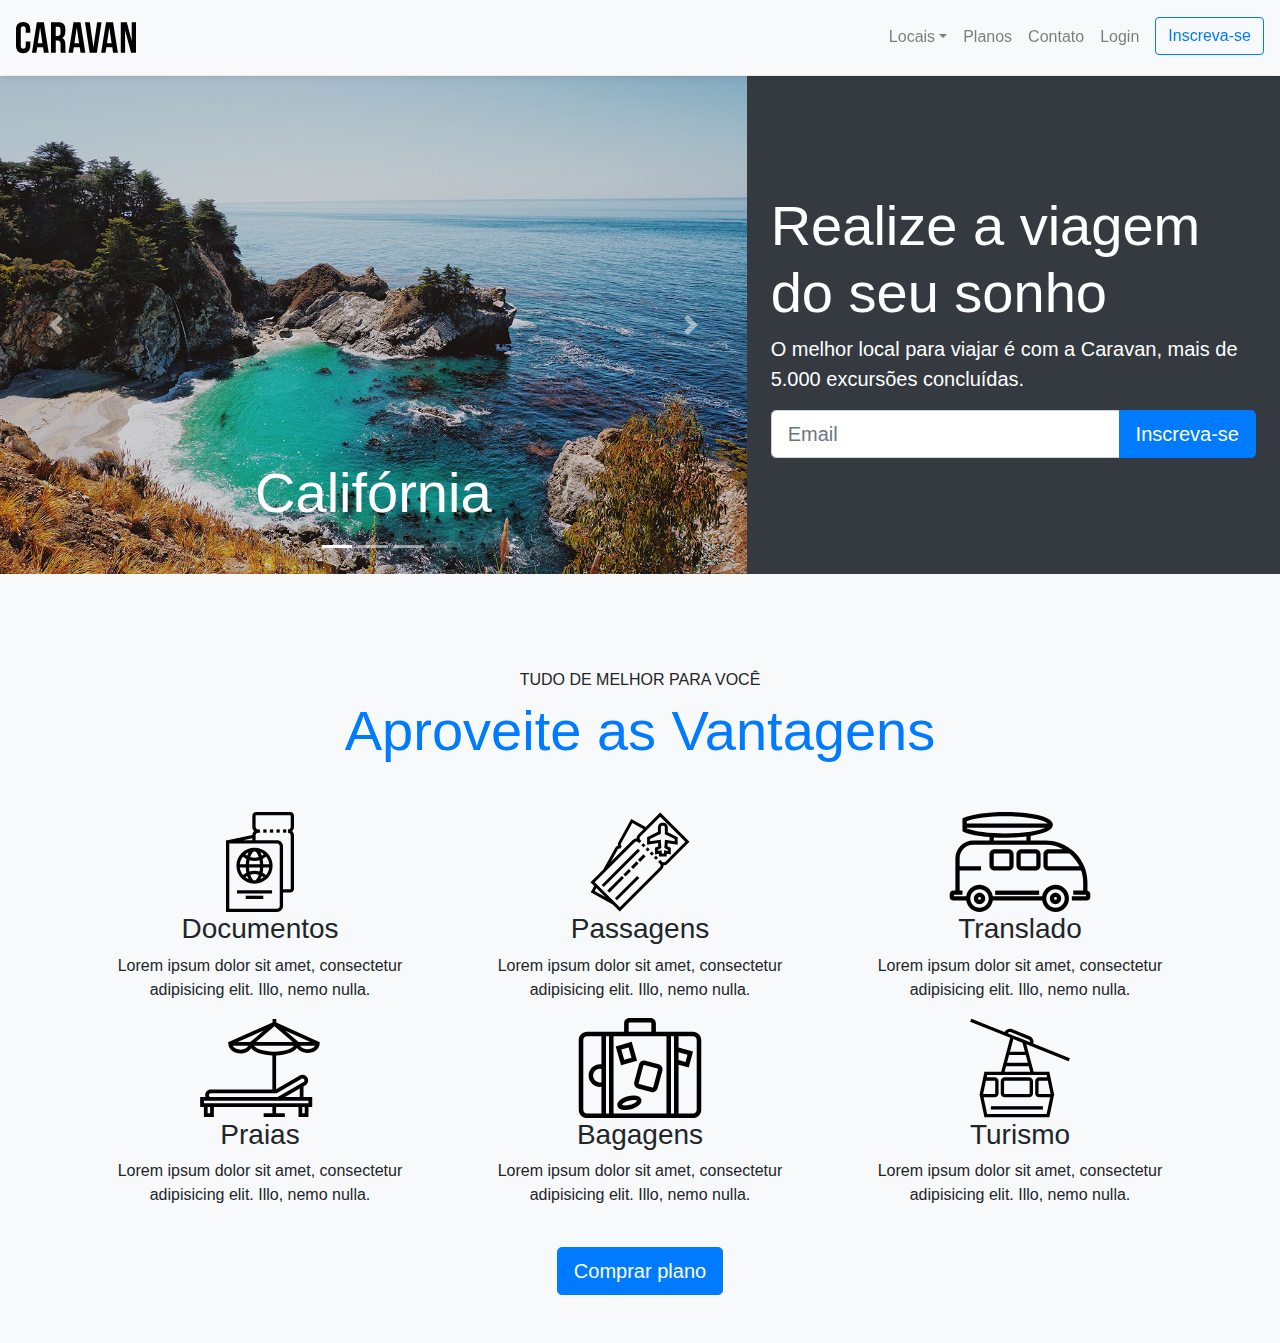
==== index.html @ bcd5154d "Adiciona call to action da seção de vantagens" ====
<!DOCTYPE html>
<html lang="pt-br">
<head>
  <meta charset="UTF-8">
  <meta name="viewport" content="width=device-width, initial-scale=1.0">
  <title>Caravan</title>
  <link rel="stylesheet" href="css/bootstrap.css">
  <link rel="stylesheet" href="css/style.css">
</head>
<body>

  <nav class="navbar navbar-light bg-light navbar-expand-md fixed-top py-3 box-shadow">
    <a href="index.html" class="navbar-brand">
      <img src="img/caravan.svg" alt="Caravan">
    </a>
    <button class="navbar-toggler" type="button" data-toggle="collapse" data-target="#navbarSupportedContent" aria-controls="navbarSupportedContent" aria-expanded="false" aria-label="Toggle navigation">
      <span class="navbar-toggler-icon"></span>
    </button>

    <div class="collapse navbar-collapse" id="navbarSupportedContent">
      <ul class="navbar-nav ml-auto">
        <li class="nav-item dropdown">
          <a class="nav-link dropdown-toggle" href="#" id="navbarDropdown" role="button" data-toggle="dropdown" aria-haspopup="true" aria-expanded="false">Locais</a>
          <div class="dropdown-menu" aria-labelledby="navbarDropdown">
            <a href="local.html" class="dropdown-item">Califórnia</a>
            <a href="local.html" class="dropdown-item">Paris</a>
            <a href="local.html" class="dropdown-item">Dublin</a>
          </div>
        </li>
        <li class="nav-item">
          <a href="planos.html" class="nav-link">Planos</a>
        </li>
        <li class="nav-item">
          <a href="contato.html" class="nav-link">Contato</a>
        </li>
        <li class="nav-item">
          <a href="#" class="nav-link">Login</a>
        </li>
        <li class="nav-item">
          <a href="inscricao.html" class="btn btn-outline-primary ml-md-2">Inscreva-se</a>
        </li>
      </ul>
    </div>
  </nav>

  <section class="container-fluid">
    <div class="row bg-dark text-white">
      <div class="col-lg-7 p-0">
        <div id="carouselCidades" class="carousel slide" data-ride="carousel">
          <ol class="carousel-indicators">
            <li data-target="#carouselCidades" data-slide-to="0" class="active"></li>
            <li data-target="#carouselCidades" data-slide-to="1"></li>
            <li data-target="#carouselCidades" data-slide-to="2"></li>
          </ol>
          <div class="carousel-inner">
            <div class="carousel-item active">
              <img src="img/california.jpg" class="d-block w-100" alt="Califórnia">
              <div class="carousel-caption">
                <h3 class="display-4">Califórnia</h3>
              </div>
            </div>
            <div class="carousel-item">
              <img src="img/paris.jpg" class="d-block w-100" alt="Paris">
              <div class="carousel-caption">
                <h3 class="display-4">Paris</h3>
              </div>
            </div>
            <div class="carousel-item">
              <img src="img/dublin.jpg" class="d-block w-100" alt="Dublin">
              <div class="carousel-caption">
                <h3 class="display-4">Dublin</h3>
              </div>
            </div>
          </div>
          <a class="carousel-control-prev" href="#carouselCidades" role="button" data-slide="prev">
            <span class="carousel-control-prev-icon" aria-hidden="true"></span>
            <span class="sr-only">Anterior</span>
          </a>
          <a class="carousel-control-next" href="#carouselCidades" role="button" data-slide="next">
            <span class="carousel-control-next-icon" aria-hidden="true"></span>
            <span class="sr-only">Próximo</span>
          </a>
        </div>
      </div>
      <div class="col-lg-5 p-4 align-self-center">
        <h1 class="display-4">Realize a viagem do seu sonho</h1>
        <p class="lead">O melhor local para viajar é com a Caravan, mais de 5.000 excursões concluídas.</p>
        <form action="#">
          <div class="input-group input-group-lg">
            <input type="text" class="form-control" placeholder="Email" aria-label="Email">
            <span class="input-group-append">
              <button class="btn btn-primary" type="button">Inscreva-se</button>
            </span>
          </div>
        </form>
      </div>
    </div>
  </section>

  <section class="py-5 bg-light text-center">
    <div class="container">
      <div class="my-5">
        <span class="h6 d-block">TUDO DE MELHOR PARA VOCÊ</span>
        <h2 class="display-4 text-primary">Aproveite as Vantagens</h2>
      </div>
      <div class="row">
        <div class="col-xl-4 col-md-6">
          <div class="d-flex justify-content-center icon">
            <img src="img/icones/passaporte.svg" alt="Passaporte">
          </div>
          <h3>Documentos</h3>
          <p>Lorem ipsum dolor sit amet, consectetur adipisicing elit. Illo, nemo nulla.</p>
        </div>
        <div class="col-xl-4 col-md-6">
          <div class="d-flex justify-content-center icon">
            <img src="img/icones/passagens.svg" alt="Passagens">
          </div>
          <h3>Passagens</h3>
          <p>Lorem ipsum dolor sit amet, consectetur adipisicing elit. Illo, nemo nulla.</p>
        </div>
        <div class="col-xl-4 col-md-6">
          <div class="d-flex justify-content-center icon">
            <img src="img/icones/translado.svg" alt="Translado">
          </div>
          <h3>Translado</h3>
          <p>Lorem ipsum dolor sit amet, consectetur adipisicing elit. Illo, nemo nulla.</p>
        </div>
        <div class="col-xl-4 col-md-6">
          <div class="d-flex justify-content-center icon">
            <img src="img/icones/praias.svg" alt="Praias">
          </div>
          <h3>Praias</h3>
          <p>Lorem ipsum dolor sit amet, consectetur adipisicing elit. Illo, nemo nulla.</p>
        </div>
        <div class="col-xl-4 col-md-6">
          <div class="d-flex justify-content-center icon">
            <img src="img/icones/bagagens.svg" alt="Bagagens">
          </div>
          <h3>Bagagens</h3>
          <p>Lorem ipsum dolor sit amet, consectetur adipisicing elit. Illo, nemo nulla.</p>
        </div>
        <div class="col-xl-4 col-md-6">
          <div class="d-flex justify-content-center icon">
            <img src="img/icones/turismo.svg" alt="Turismo">
          </div>
          <h3>Turismo</h3>
          <p>Lorem ipsum dolor sit amet, consectetur adipisicing elit. Illo, nemo nulla.</p>
        </div>
      </div>
      <a href="planos.html" class="btn btn-primary btn-lg mt-4">Comprar plano</a>
    </div>
  </section>
  
  <script type="text/javascript" src="js/jquery-3.2.1.slim.min.js"></script>
  <script type="text/javascript" src="js/popper.min.js"></script>
  <script type="text/javascript" src="js/bootstrap.js"></script>
  <script type="text/javascript" src="js/app.js"></script>

</body>
</html>
---- css/style.css ----
.box-shadow {
  box-shadow: 0 2px 4px 0 rgba(0, 0, 0, .05),
              0 4px 8px 0 rgba(0, 0, 0, .05);
}
body {
  padding-top: 76px;
}
.icon {
  height: 100px;
}
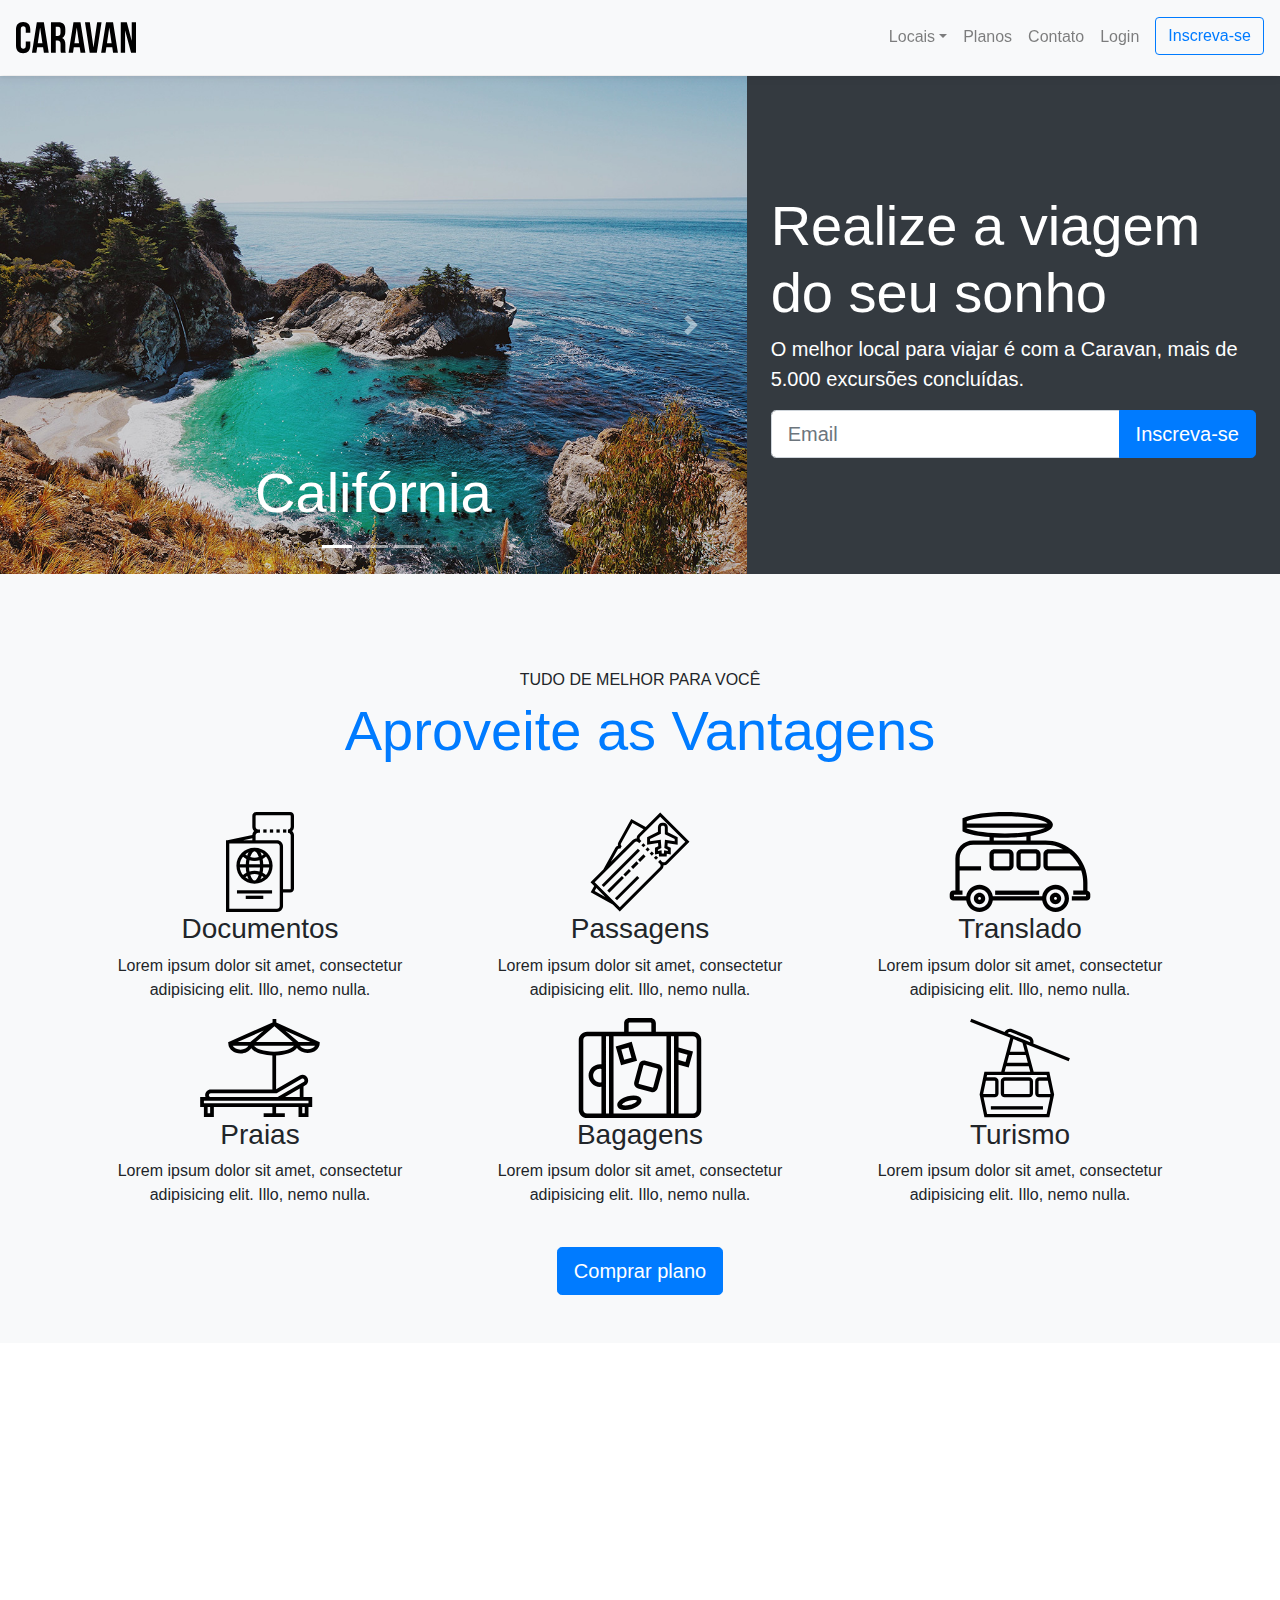
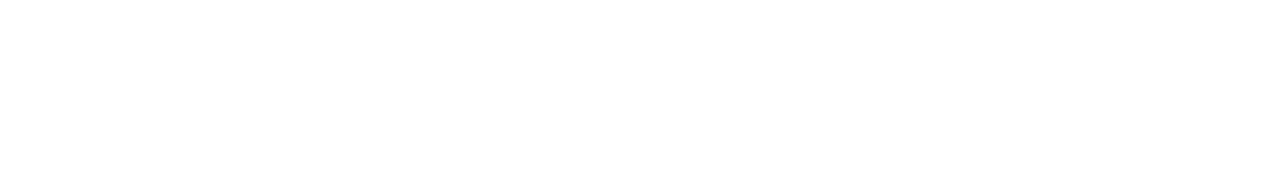
==== commit 3bd02c64: "Adiciona seção de quote" ====
--- a/index.html
+++ b/index.html
@@ -150,6 +150,15 @@
       <a href="planos.html" class="btn btn-primary btn-lg mt-4">Comprar plano</a>
     </div>
   </section>
+
+  <section id="home-quote" class="p-md-5">
+    <blockquote class="blockquote text-center text-white p-md-5 p-3">
+      <p class="display-4">
+        <em>"A felicidade não está na estrada que leva a algum lugar. A felicidade é a própria estrada."</em>
+      </p>
+      <footer class="blockquote-footer text-white">Bob Dylan</footer>
+    </blockquote>
+  </section>
   
   <script type="text/javascript" src="js/jquery-3.2.1.slim.min.js"></script>
   <script type="text/javascript" src="js/popper.min.js"></script>
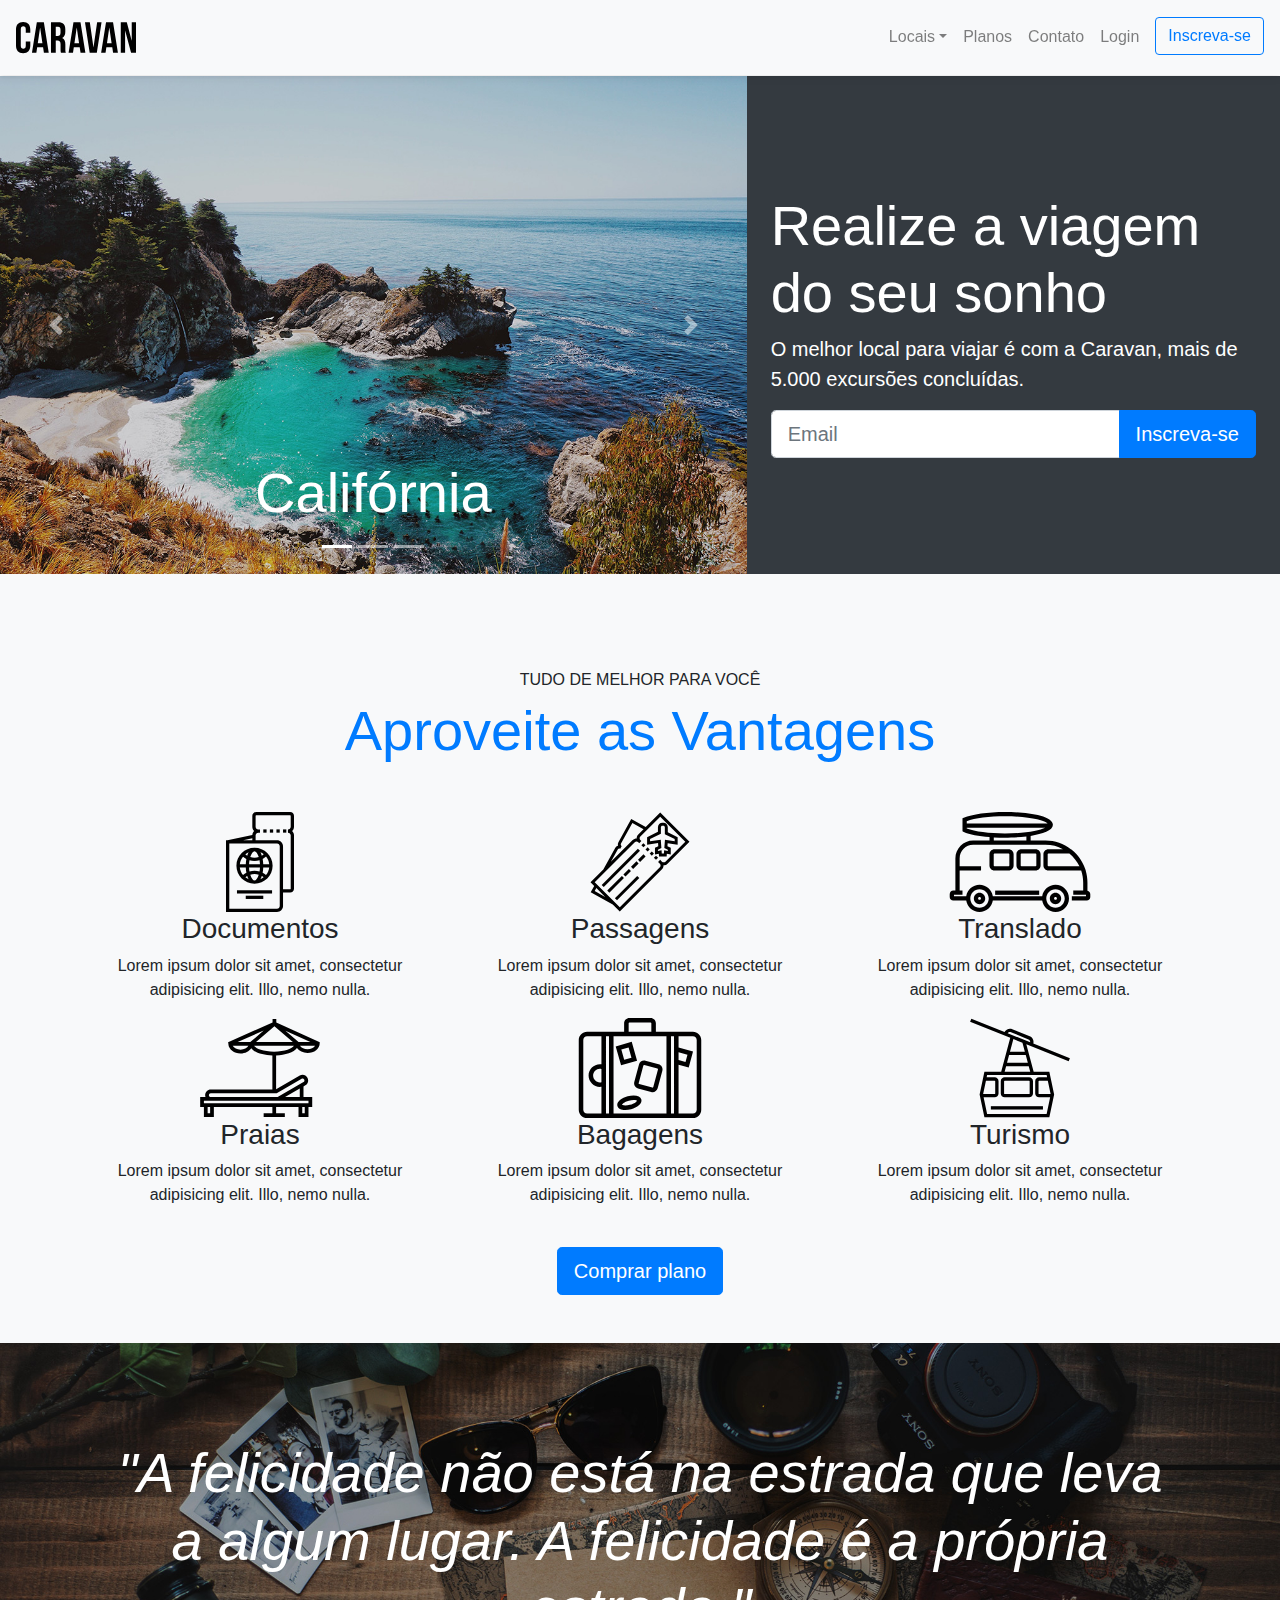
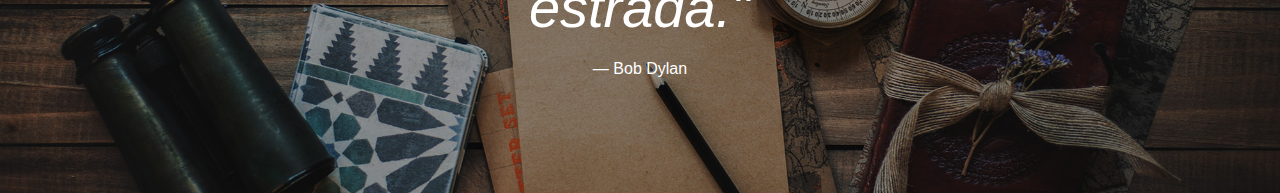
==== commit b2cb9ad2: "Adiciona link favicon" ====
--- a/index.html
+++ b/index.html
@@ -6,6 +6,7 @@
   <title>Caravan</title>
   <link rel="stylesheet" href="css/bootstrap.css">
   <link rel="stylesheet" href="css/style.css">
+  <link rel="shortcut icon" href="img/favicon.ico" type="image/x-icon">
 </head>
 <body>
 
--- a/css/style.css
+++ b/css/style.css
@@ -2,9 +2,28 @@
   box-shadow: 0 2px 4px 0 rgba(0, 0, 0, .05),
               0 4px 8px 0 rgba(0, 0, 0, .05);
 }
+
 body {
   padding-top: 76px;
 }
+
 .icon {
   height: 100px;
+}
+
+#home-quote {
+  background: url('../img/bg-quote.jpg') center center;
+  background-size: cover;
+}
+
+@media only screen and (max-width: 767px) {
+  #home-quote .display-4 {
+    font-size: 2.5rem;
+  }
+  body {
+    padding-top: 0;
+  }
+  .fixed-top {
+    position: relative;
+  }
 }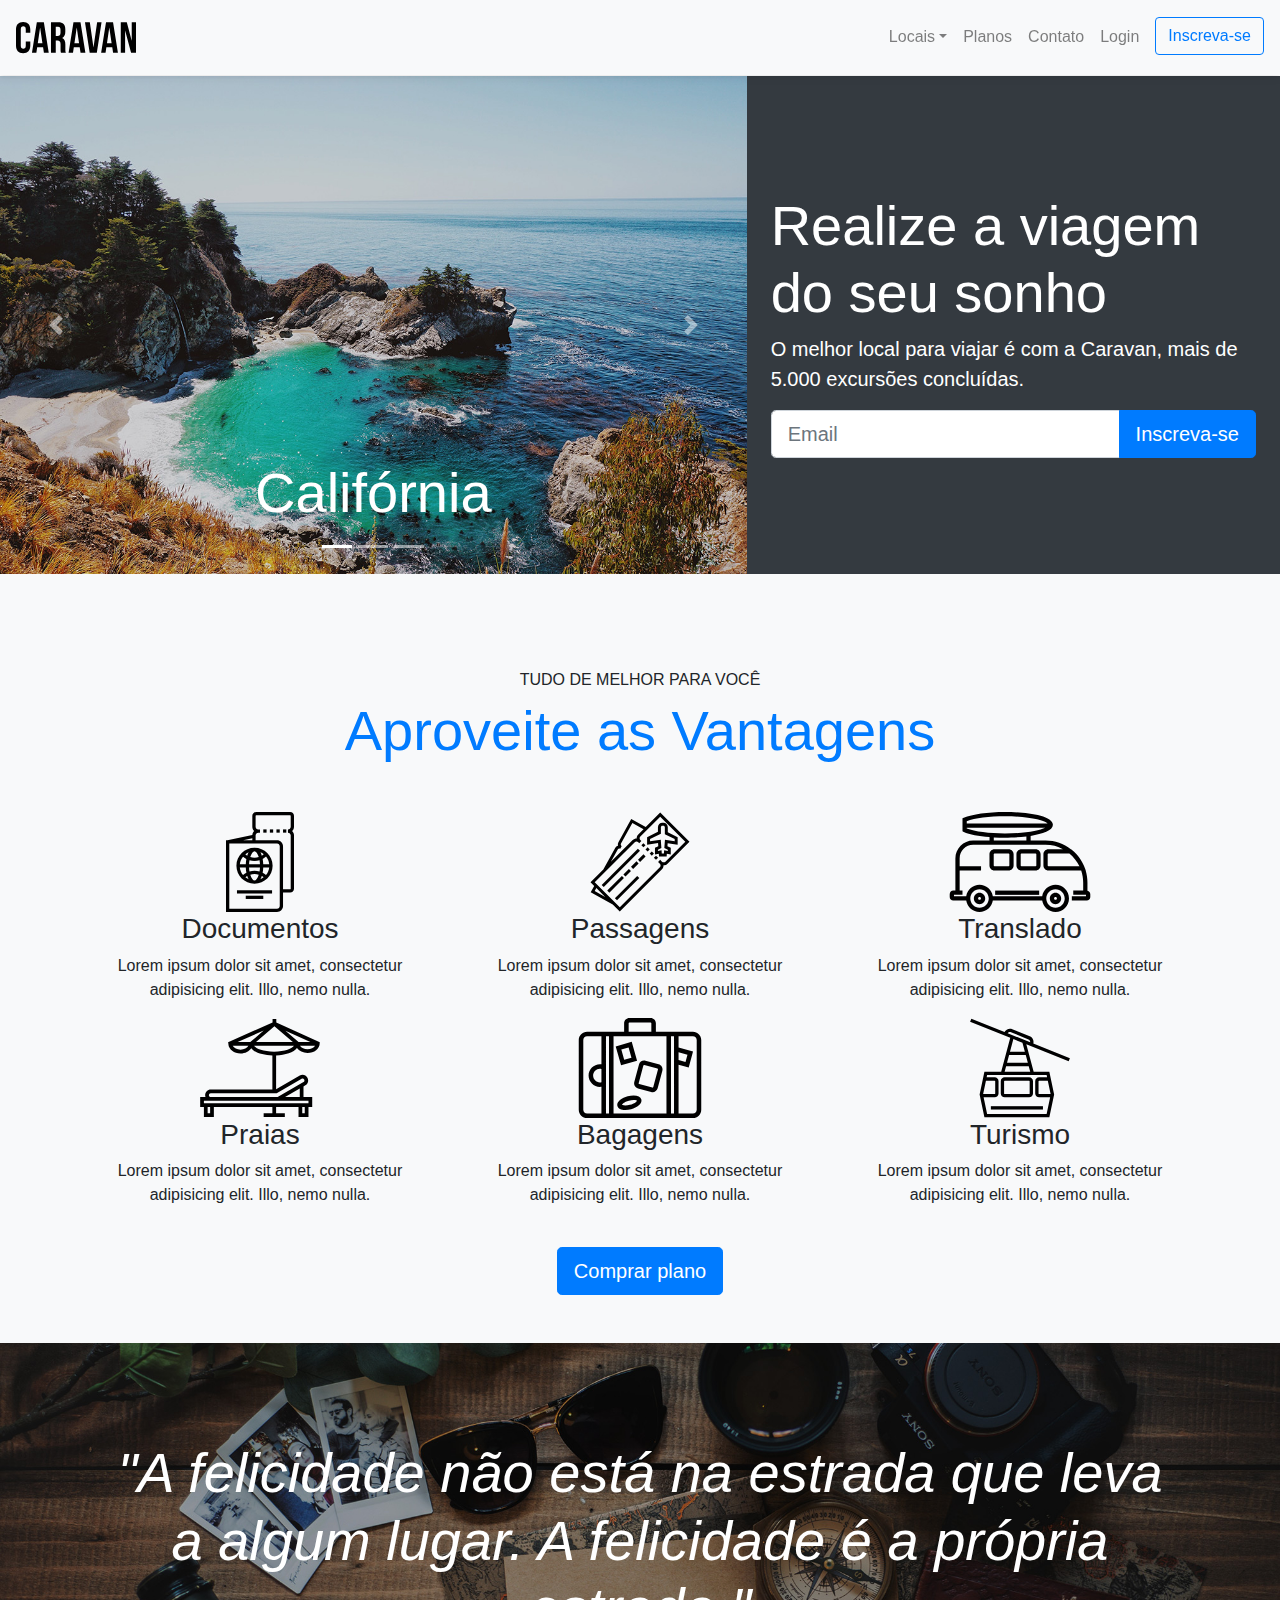
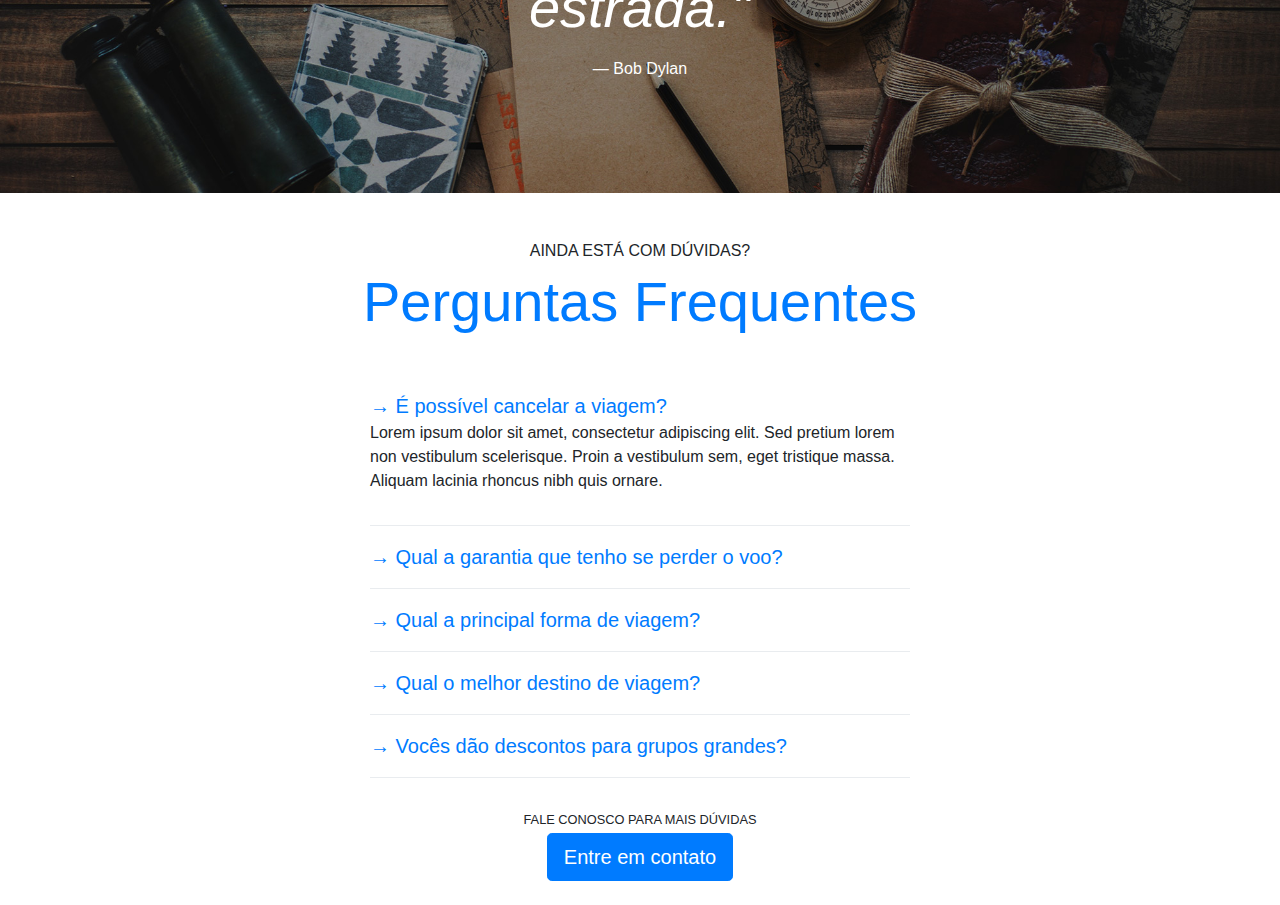
==== commit 4223e8c4: "Adiciona seção de FAQ" ====
--- a/index.html
+++ b/index.html
@@ -160,6 +160,56 @@
       <footer class="blockquote-footer text-white">Bob Dylan</footer>
     </blockquote>
   </section>
+
+  <section class="container">
+    <div class="my-5 text-center">
+      <span class="h6 d-block">AINDA ESTÁ COM DÚVIDAS?</span>
+      <h2 class="display-4 text-primary">Perguntas Frequentes</h2>
+    </div>
+    <div class="row justify-content-center">
+      <div class="col-6" id="perguntasFrequentes" data-children=".pergunta">
+        <div class="pergunta py-2">
+          <a href="#pergunta1" class="lead" data-toggle="collapse" data-parent="perguntasFrequentes">→ É possível cancelar a viagem?</a>
+          <div id="pergunta1" class="collapse show" aria-controls="pergunta1">
+            <p>Lorem ipsum dolor sit amet, consectetur adipiscing elit. Sed pretium lorem non vestibulum scelerisque. Proin a vestibulum sem, eget tristique massa. Aliquam lacinia rhoncus nibh quis ornare.</p>
+          </div>
+        </div>
+        <div class="dropdown-divider"></div>
+        <div class="pergunta py-2">
+          <a href="#pergunta2" class="lead" data-toggle="collapse" data-parent="perguntasFrequentes">→ Qual a garantia que tenho se perder o voo?</a>
+          <div id="pergunta2" class="collapse" aria-controls="pergunta2">
+            <p>Lorem ipsum dolor sit amet, consectetur adipiscing elit. Sed pretium lorem non vestibulum scelerisque. Proin a vestibulum sem, eget tristique massa. Aliquam lacinia rhoncus nibh quis ornare.</p>
+          </div>
+        </div>
+        <div class="dropdown-divider"></div>
+        <div class="pergunta py-2">
+          <a href="#pergunta3" class="lead" data-toggle="collapse" data-parent="perguntasFrequentes">→ Qual a principal forma de viagem?</a>
+          <div id="pergunta3" class="collapse" aria-controls="pergunta3">
+            <p>Lorem ipsum dolor sit amet, consectetur adipiscing elit. Sed pretium lorem non vestibulum scelerisque. Proin a vestibulum sem, eget tristique massa. Aliquam lacinia rhoncus nibh quis ornare.</p>
+          </div>
+        </div>
+        <div class="dropdown-divider"></div>
+        <div class="pergunta py-2">
+          <a href="#pergunta4" class="lead" data-toggle="collapse" data-parent="perguntasFrequentes">→ Qual o melhor destino de viagem?</a>
+          <div id="pergunta4" class="collapse" aria-controls="pergunta4">
+            <p>Lorem ipsum dolor sit amet, consectetur adipiscing elit. Sed pretium lorem non vestibulum scelerisque. Proin a vestibulum sem, eget tristique massa. Aliquam lacinia rhoncus nibh quis ornare.</p>
+          </div>
+        </div>
+        <div class="dropdown-divider"></div>
+        <div class="pergunta py-2">
+          <a href="#pergunta5" class="lead" data-toggle="collapse" data-parent="perguntasFrequentes">→ Vocês dão descontos para grupos grandes?</a>
+          <div id="pergunta5" class="collapse" aria-controls="pergunta5">
+            <p>Lorem ipsum dolor sit amet, consectetur adipiscing elit. Sed pretium lorem non vestibulum scelerisque. Proin a vestibulum sem, eget tristique massa. Aliquam lacinia rhoncus nibh quis ornare.</p>
+          </div>
+        </div>
+        <div class="dropdown-divider"></div>
+      </div>
+    </div>
+    <div class="text-center my-4">
+      <p class="small m-1">FALE CONOSCO PARA MAIS DÚVIDAS</p>
+      <a href="contato.html" class="btn btn-primary btn-lg">Entre em contato</a>
+    </div>
+  </section>
   
   <script type="text/javascript" src="js/jquery-3.2.1.slim.min.js"></script>
   <script type="text/javascript" src="js/popper.min.js"></script>
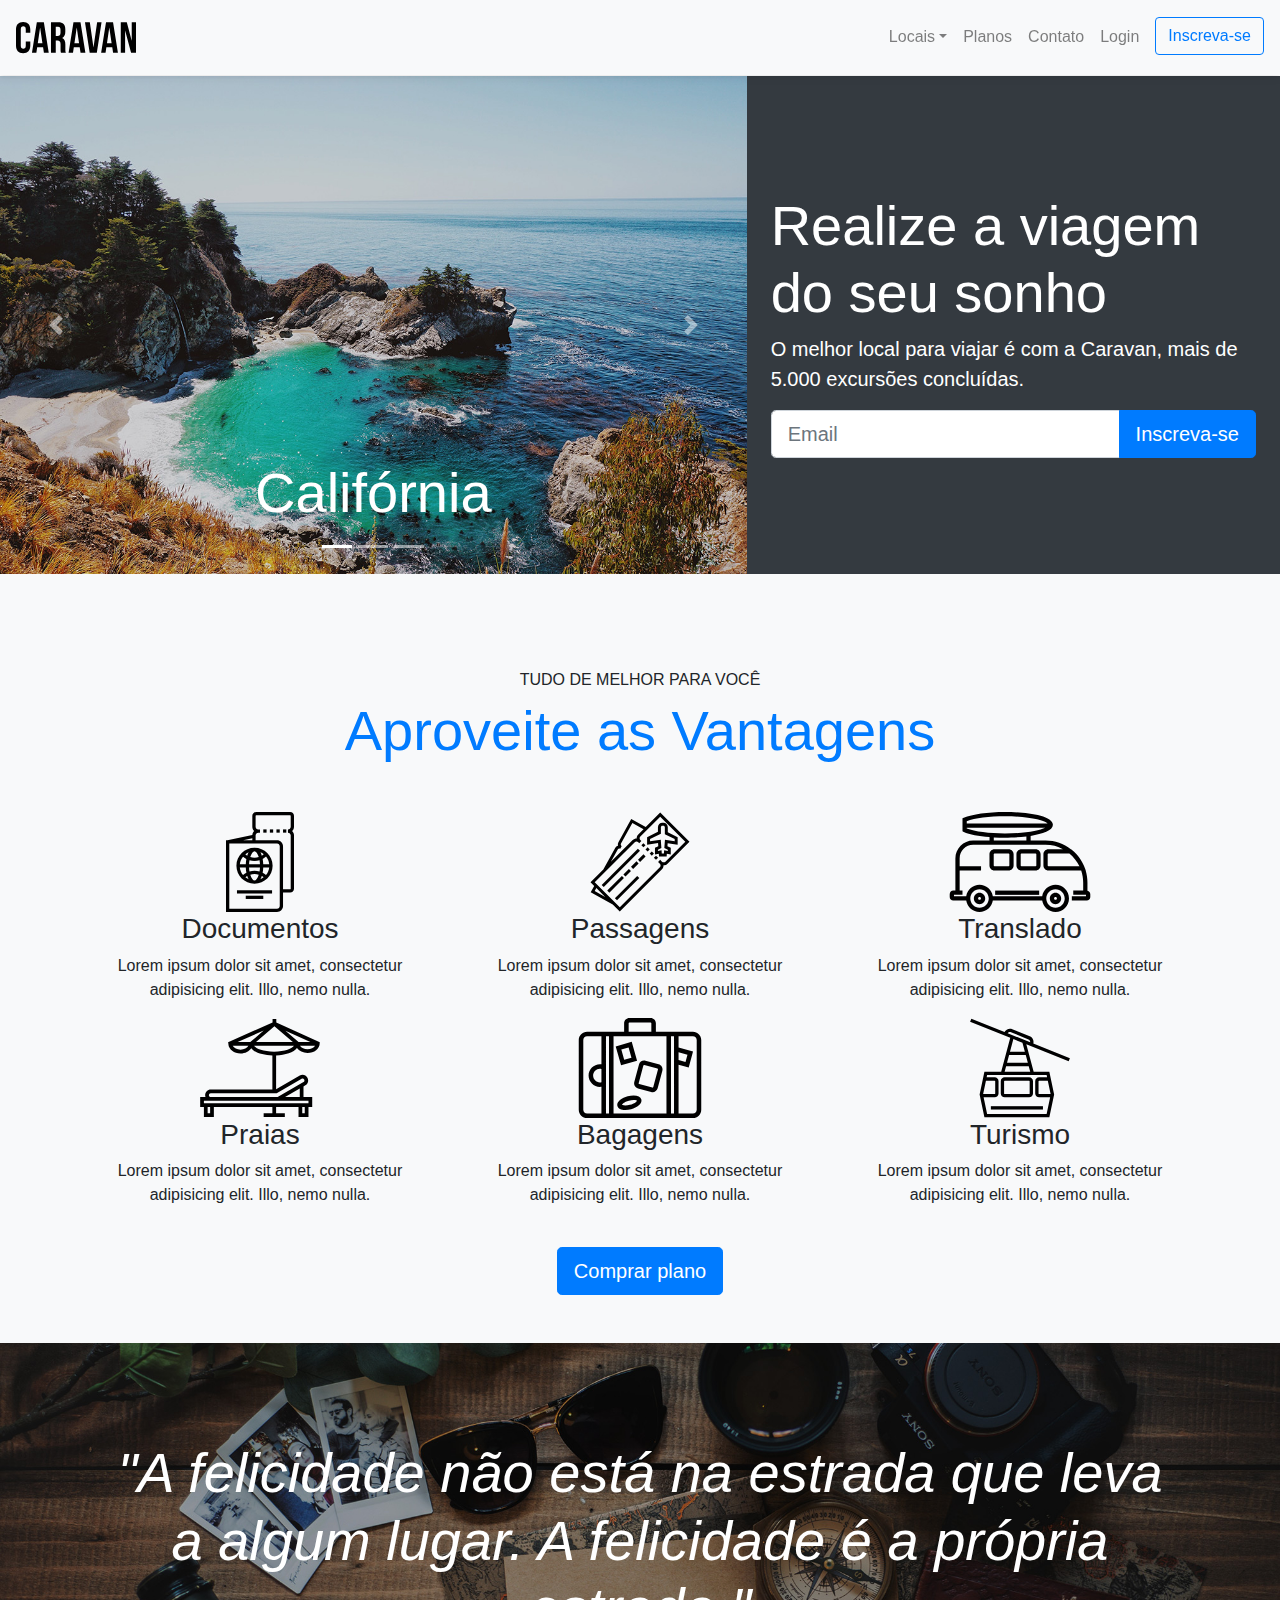
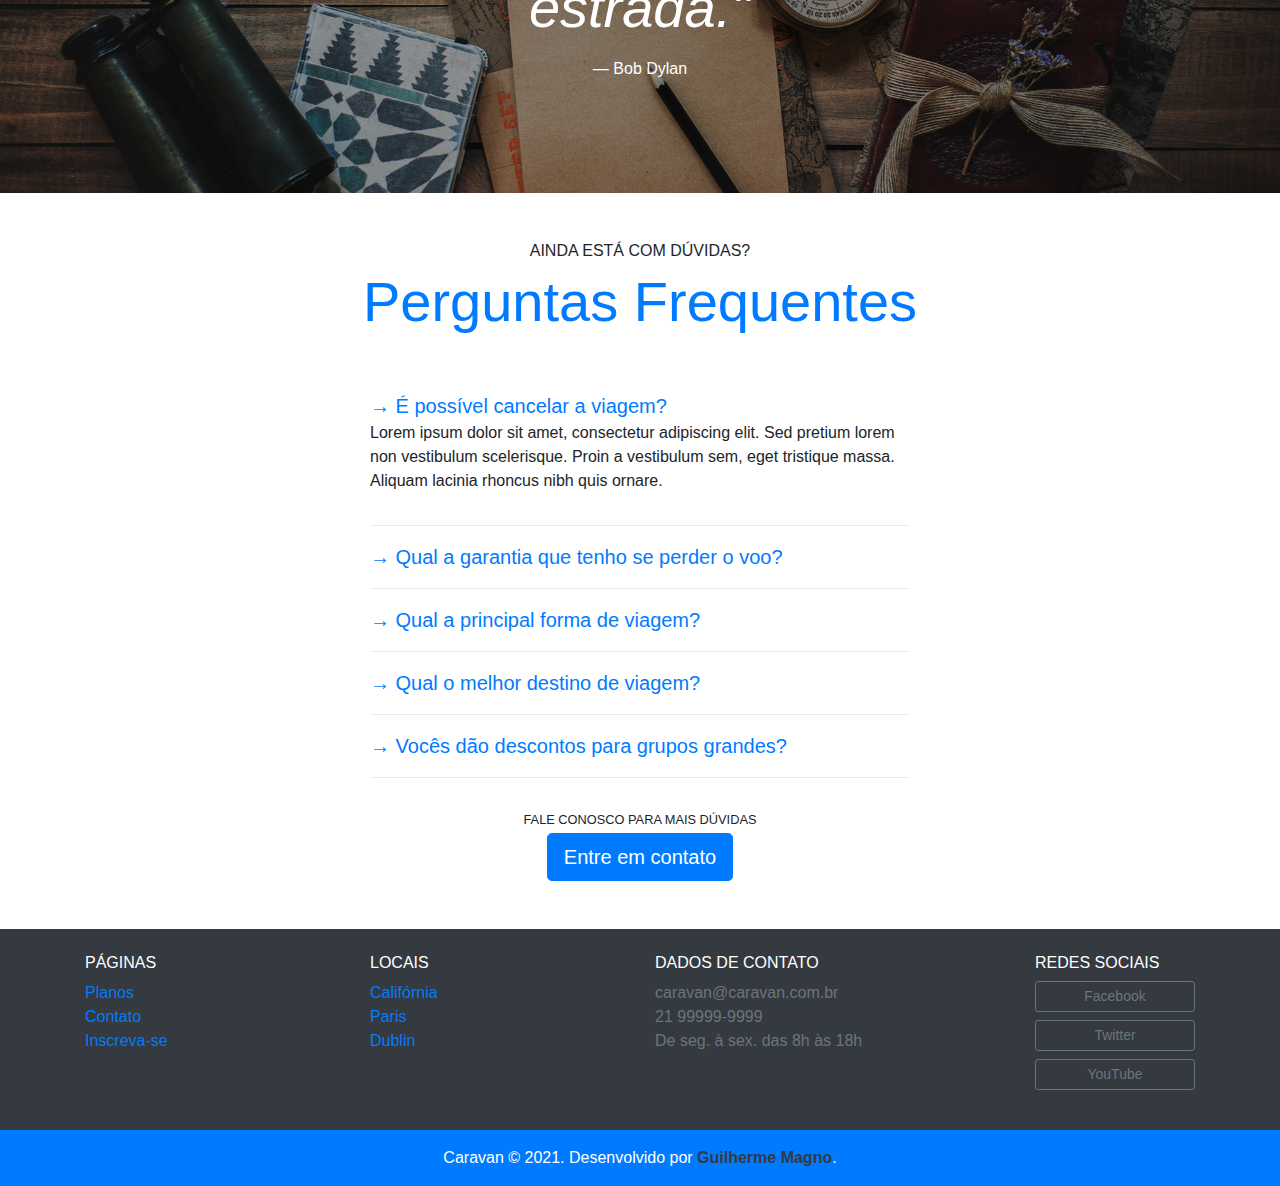
==== commit 69c3a1dc: "Adiciona footer" ====
--- a/index.html
+++ b/index.html
@@ -211,6 +211,48 @@
     </div>
   </section>
   
+  <footer class="bg-dark text-white mt-5">
+    <div class="container py-4">
+      <div class="row">
+        <div class="col-6 col-md-3">
+          <h4 class="h6">PÁGINAS</h4>
+          <ul class="list-unstyled">
+            <li><a href="planos.html">Planos</a></li>
+            <li><a href="contato.html">Contato</a></li>
+            <li><a href="inscricao.html">Inscreva-se</a></li>
+          </ul>
+        </div>
+        <div class="col-6 col-md-3">
+          <h4 class="h6">LOCAIS</h4>
+          <ul class="list-unstyled">
+            <li><a href="local.html">Califórnia</a></li>
+            <li><a href="local.html">Paris</a></li>
+            <li><a href="local.html">Dublin</a></li>
+          </ul>
+        </div>
+        <div class="col-md-4">
+          <h4 class="h6">DADOS DE CONTATO</h4>
+          <ul class="list-unstyled">
+            <li class="text-secondary">caravan@caravan.com.br</li>
+            <li class="text-secondary">21 99999-9999</li>
+            <li class="text-secondary">De seg. à sex. das 8h às 18h</li>
+          </ul>
+        </div>
+        <div class="col-md-2">
+          <h4 class="h6">REDES SOCIAIS</h4>
+          <ul class="list-unstyled">
+            <li><a href="#" class="btn btn-outline-secondary btn-sm btn-block mb-2 footer-button">Facebook</a></li>
+            <li><a href="#" class="btn btn-outline-secondary btn-sm btn-block mb-2 footer-button">Twitter</a></li>
+            <li><a href="#" class="btn btn-outline-secondary btn-sm btn-block mb-2 footer-button">YouTube</a></li>
+          </ul>
+        </div>
+      </div>
+    </div>
+    <div class="bg-primary text-center py-3">
+      <p class="mb-0">Caravan © 2021. Desenvolvido por <a href="https://github.com/devMagno" target="_blank" class="text-dark font-weight-bold">Guilherme Magno</a>.</p>
+    </div>
+  </footer>
+  
   <script type="text/javascript" src="js/jquery-3.2.1.slim.min.js"></script>
   <script type="text/javascript" src="js/popper.min.js"></script>
   <script type="text/javascript" src="js/bootstrap.js"></script>
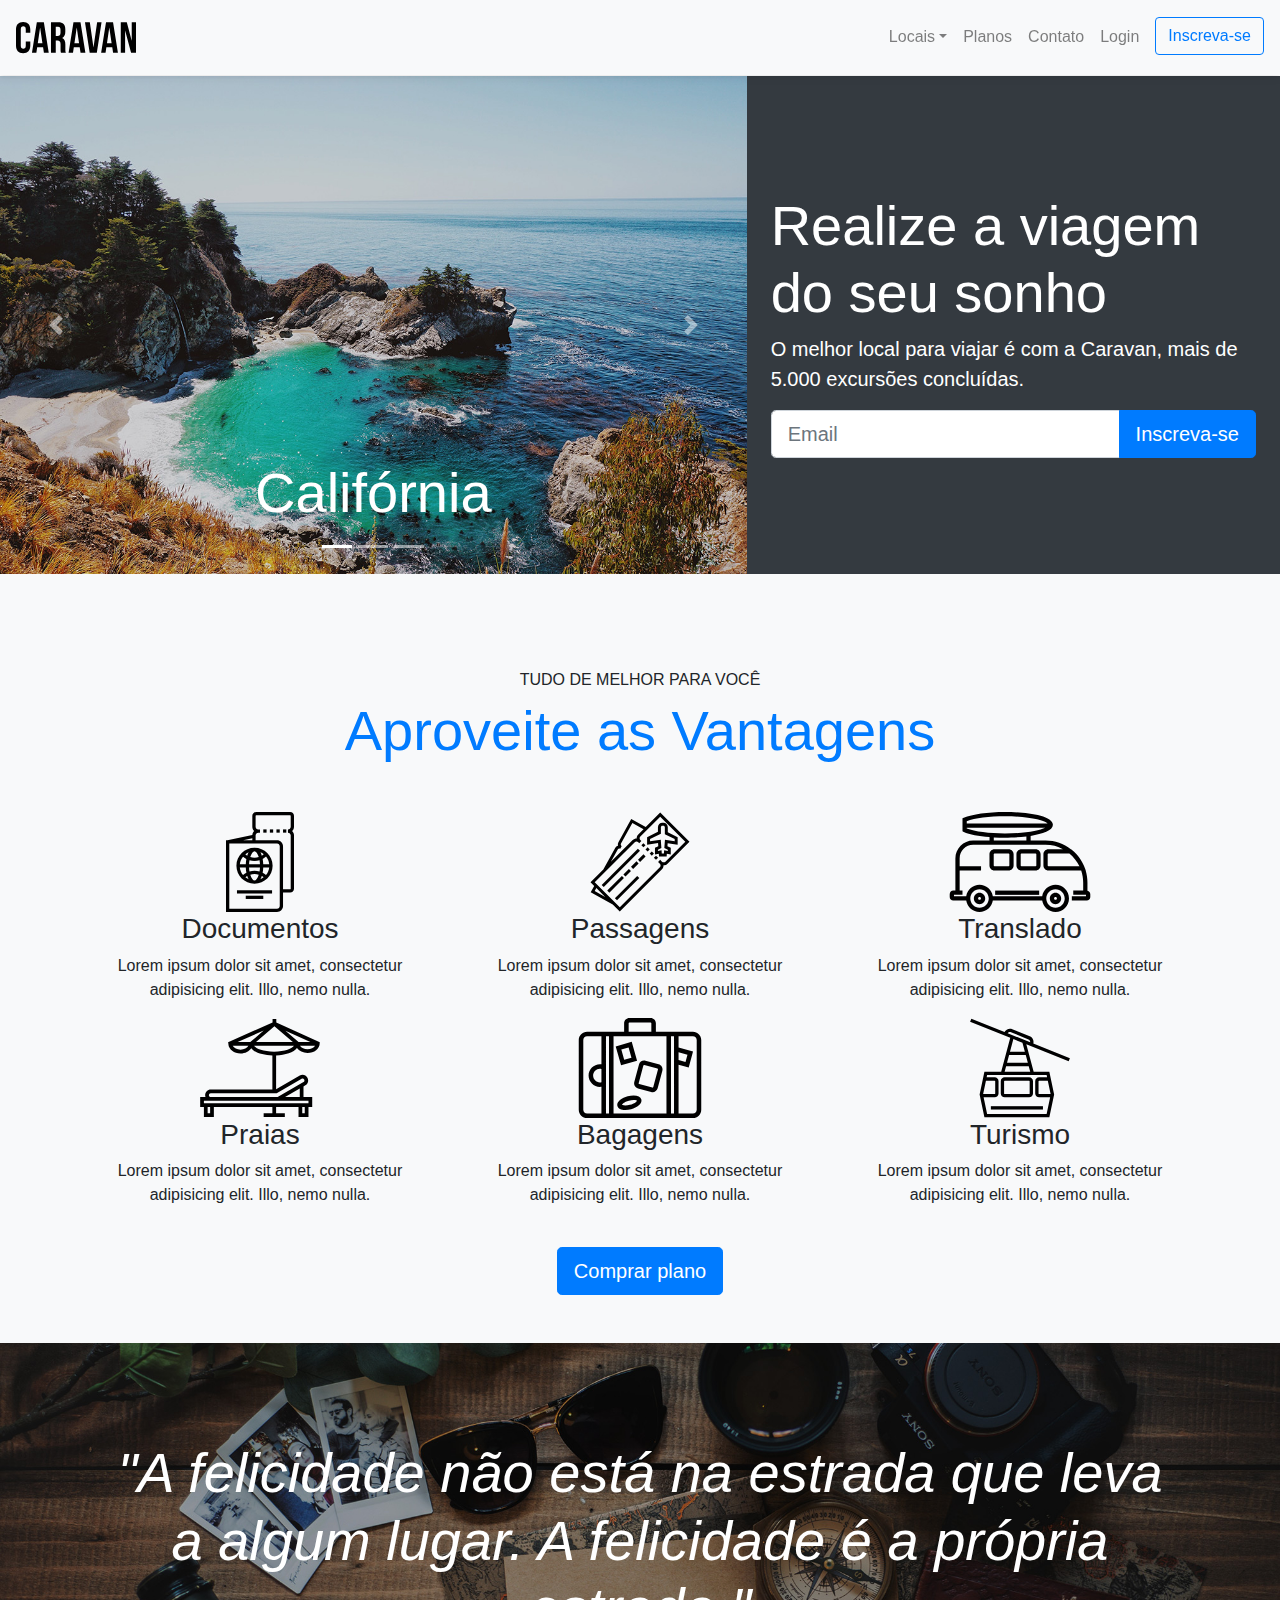
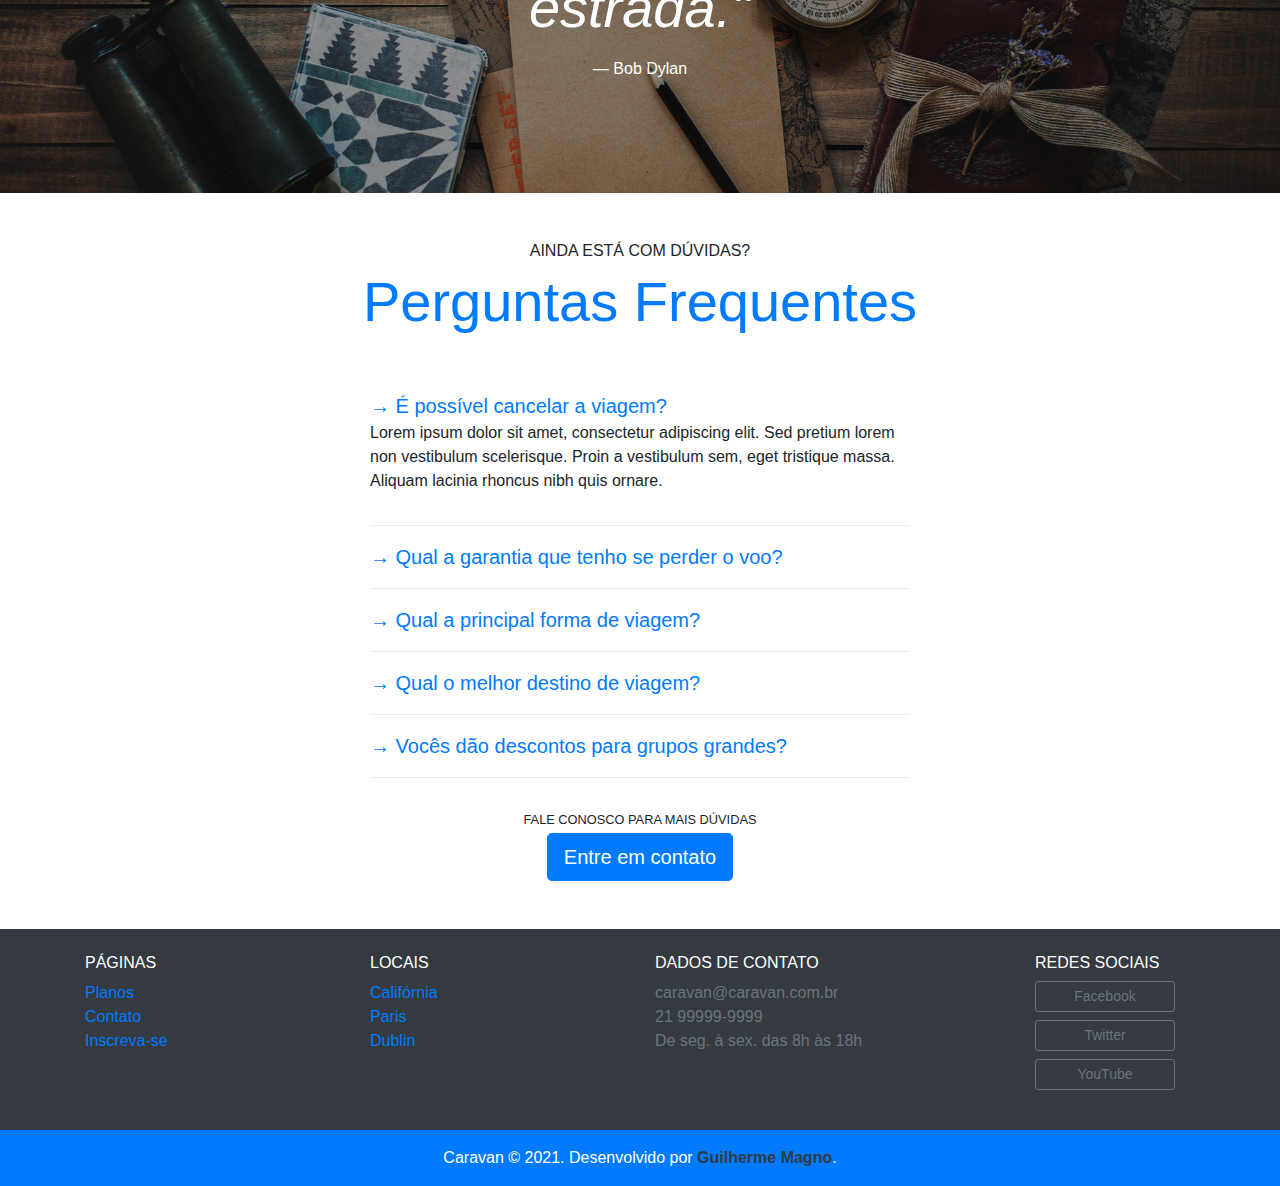
==== commit 1236da80: "Corrige tipografia dos headers" ====
--- a/index.html
+++ b/index.html
@@ -101,7 +101,7 @@
   <section class="py-5 bg-light text-center">
     <div class="container">
       <div class="my-5">
-        <span class="h6 d-block">TUDO DE MELHOR PARA VOCÊ</span>
+        <span class="h6 d-block text-uppercase">Tudo de melhor para você</span>
         <h2 class="display-4 text-primary">Aproveite as Vantagens</h2>
       </div>
       <div class="row">
@@ -163,7 +163,7 @@
 
   <section class="container">
     <div class="my-5 text-center">
-      <span class="h6 d-block">AINDA ESTÁ COM DÚVIDAS?</span>
+      <span class="h6 d-block text-uppercase">Ainda está com dúvidas?</span>
       <h2 class="display-4 text-primary">Perguntas Frequentes</h2>
     </div>
     <div class="row justify-content-center">
@@ -206,7 +206,7 @@
       </div>
     </div>
     <div class="text-center my-4">
-      <p class="small m-1">FALE CONOSCO PARA MAIS DÚVIDAS</p>
+      <p class="small m-1 text-uppercase">Fale conosco para mais dúvidas</p>
       <a href="contato.html" class="btn btn-primary btn-lg">Entre em contato</a>
     </div>
   </section>
@@ -223,7 +223,7 @@
           </ul>
         </div>
         <div class="col-6 col-md-3">
-          <h4 class="h6">LOCAIS</h4>
+          <h4 class="h6 text-uppercase">Locais</h4>
           <ul class="list-unstyled">
             <li><a href="local.html">Califórnia</a></li>
             <li><a href="local.html">Paris</a></li>
@@ -231,7 +231,7 @@
           </ul>
         </div>
         <div class="col-md-4">
-          <h4 class="h6">DADOS DE CONTATO</h4>
+          <h4 class="h6 text-uppercase">Dados de Contato</h4>
           <ul class="list-unstyled">
             <li class="text-secondary">caravan@caravan.com.br</li>
             <li class="text-secondary">21 99999-9999</li>
@@ -239,7 +239,7 @@
           </ul>
         </div>
         <div class="col-md-2">
-          <h4 class="h6">REDES SOCIAIS</h4>
+          <h4 class="h6 text-uppercase">Redes Sociais</h4>
           <ul class="list-unstyled">
             <li><a href="#" class="btn btn-outline-secondary btn-sm btn-block mb-2 footer-button">Facebook</a></li>
             <li><a href="#" class="btn btn-outline-secondary btn-sm btn-block mb-2 footer-button">Twitter</a></li>
--- a/css/style.css
+++ b/css/style.css
@@ -16,6 +16,10 @@
   background-size: cover;
 }
 
+.footer-button {
+  max-width: 140px;
+}
+
 @media only screen and (max-width: 767px) {
   #home-quote .display-4 {
     font-size: 2.5rem;
